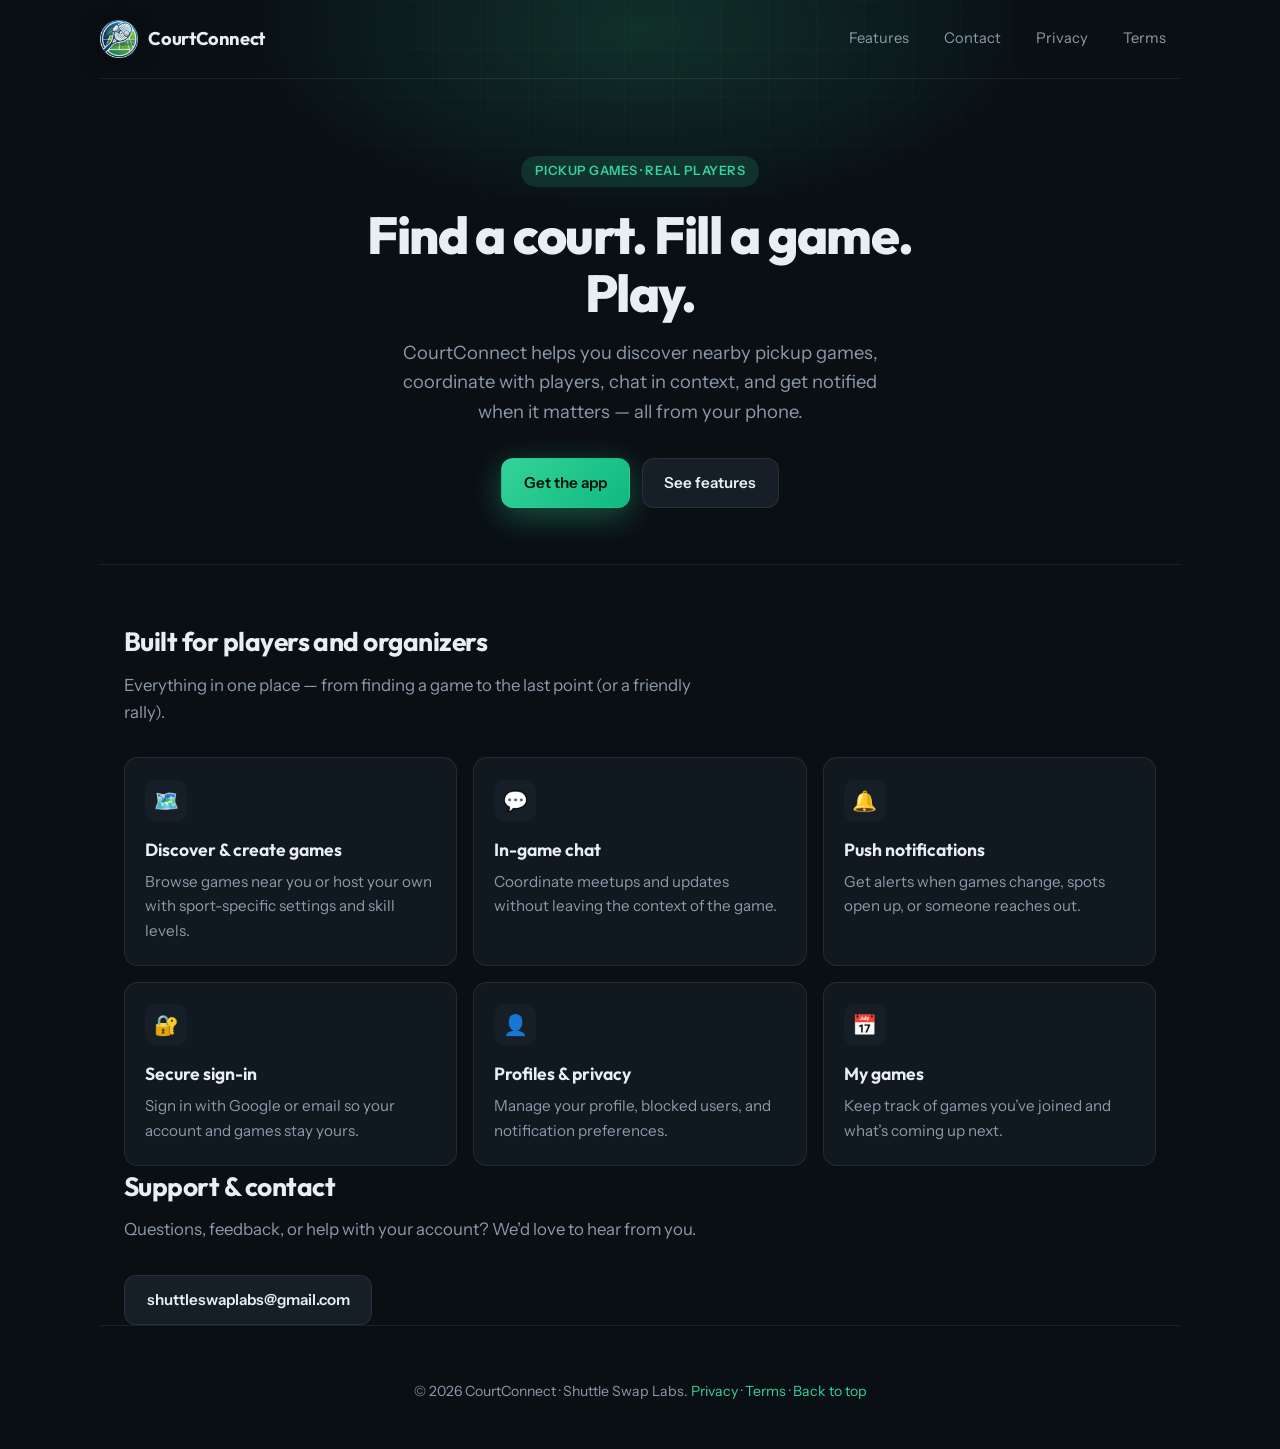
==== index.html @ bf22f906 "Initial pages" ====
<!DOCTYPE html>
<html lang="en">
  <head>
    <meta charset="utf-8" />
    <meta name="viewport" content="width=device-width, initial-scale=1" />
    <meta
      name="description"
      content="CourtConnect — find pickup games near you, join players, chat, and stay in the loop."
    />
    <title>CourtConnect — Pickup sports, connected</title>
    <link rel="icon" href="favicon.ico" sizes="any" />
    <link rel="apple-touch-icon" href="apple-touch-icon.png" />
    <link rel="preconnect" href="https://fonts.googleapis.com" />
    <link rel="preconnect" href="https://fonts.gstatic.com" crossorigin />
    <link
      href="https://fonts.googleapis.com/css2?family=Instrument+Sans:ital,wght@0,400;0,600;0,700;1,400&family=Outfit:wght@600;700;800&display=swap"
      rel="stylesheet"
    />
    <link rel="stylesheet" href="css/styles.css" />
  </head>
  <body id="top">
    <div class="bg-grid" aria-hidden="true"></div>
    <div class="bg-glow" aria-hidden="true"></div>

    <header class="wrap site-header">
      <a class="logo" href="index.html">
        <img
          class="logo-img"
          src="assets/app-icon-512.png"
          width="38"
          height="38"
          alt="CourtConnect"
          decoding="async"
        />
        CourtConnect
      </a>
      <nav class="nav-links" aria-label="Primary">
        <a href="#product">Features</a>
        <a href="#contact">Contact</a>
        <a href="privacy.html">Privacy</a>
        <a href="terms.html">Terms</a>
      </nav>
    </header>

    <main>
      <section class="wrap hero" aria-labelledby="hero-title">
        <p class="badge">Pickup games · Real players</p>
        <h1 id="hero-title">Find a court. Fill a game. Play.</h1>
        <p class="hero-lead">
          CourtConnect helps you discover nearby pickup games, coordinate with
          players, chat in context, and get notified when it matters — all from
          your phone.
        </p>
        <div class="hero-actions">
          <a class="btn btn-primary" href="#" id="play-store-link">Get the app</a>
          <a class="btn btn-ghost" href="#product">See features</a>
        </div>
      </section>

      <section class="wrap section-features" id="product" aria-labelledby="product-heading">
        <h2 id="product-heading">Built for players and organizers</h2>
        <p class="section-intro">
          Everything in one place — from finding a game to the last point (or a
          friendly rally).
        </p>
        <div class="feature-grid">
          <article class="card">
            <div class="card-icon" aria-hidden="true">🗺️</div>
            <h3>Discover &amp; create games</h3>
            <p>
              Browse games near you or host your own with sport-specific settings
              and skill levels.
            </p>
          </article>
          <article class="card">
            <div class="card-icon" aria-hidden="true">💬</div>
            <h3>In-game chat</h3>
            <p>
              Coordinate meetups and updates without leaving the context of the
              game.
            </p>
          </article>
          <article class="card">
            <div class="card-icon" aria-hidden="true">🔔</div>
            <h3>Push notifications</h3>
            <p>
              Get alerts when games change, spots open up, or someone reaches out.
            </p>
          </article>
          <article class="card">
            <div class="card-icon" aria-hidden="true">🔐</div>
            <h3>Secure sign-in</h3>
            <p>
              Sign in with Google or email so your account and games stay yours.
            </p>
          </article>
          <article class="card">
            <div class="card-icon" aria-hidden="true">👤</div>
            <h3>Profiles &amp; privacy</h3>
            <p>
              Manage your profile, blocked users, and notification preferences.
            </p>
          </article>
          <article class="card">
            <div class="card-icon" aria-hidden="true">📅</div>
            <h3>My games</h3>
            <p>
              Keep track of games you’ve joined and what’s coming up next.
            </p>
          </article>
        </div>
      </section>

      <section class="wrap" id="contact" aria-labelledby="contact-heading">
        <h2 id="contact-heading">Support &amp; contact</h2>
        <p class="section-intro">
          Questions, feedback, or help with your account? We’d love to hear from
          you.
        </p>
        <p class="section-intro contact-email">
          <a class="btn btn-ghost" href="mailto:shuttleswaplabs@gmail.com">shuttleswaplabs@gmail.com</a>
        </p>
      </section>
    </main>

    <footer class="wrap site-footer">
      <p>
        © <span id="year"></span> CourtConnect · Shuttle Swap Labs.
        <a href="privacy.html">Privacy</a>
        ·
        <a href="terms.html">Terms</a>
        ·
        <a href="#top">Back to top</a>
      </p>
    </footer>

    <script>
      document.getElementById("year").textContent = new Date().getFullYear();
      // Optional: set Play Store URL when you have a listing
      // document.getElementById('play-store-link').href = 'https://play.google.com/...';
    </script>
  </body>
</html>
---- css/styles.css ----
/* CourtConnect — static site (GitHub Pages) */

:root {
  --bg-deep: #0a0f14;
  --bg-card: #111920;
  --bg-elevated: #161e28;
  --border: rgba(255, 255, 255, 0.08);
  --text: #e8eef4;
  --text-muted: #8b9aab;
  --accent: #34d399;
  --accent-dim: rgba(52, 211, 153, 0.15);
  --accent-glow: rgba(52, 211, 153, 0.35);
  --font-sans: "Instrument Sans", system-ui, sans-serif;
  --font-display: "Outfit", var(--font-sans);
  --radius: 14px;
  --max: 1080px;
}

*,
*::before,
*::after {
  box-sizing: border-box;
}

html {
  scroll-behavior: smooth;
}

body {
  margin: 0;
  min-height: 100vh;
  font-family: var(--font-sans);
  font-size: 1.05rem;
  line-height: 1.6;
  color: var(--text);
  background: var(--bg-deep);
  -webkit-font-smoothing: antialiased;
}

/* Subtle court-line grid */
.bg-grid {
  position: fixed;
  inset: 0;
  z-index: 0;
  background-image:
    linear-gradient(rgba(52, 211, 153, 0.03) 1px, transparent 1px),
    linear-gradient(90deg, rgba(52, 211, 153, 0.03) 1px, transparent 1px);
  background-size: 48px 48px;
  mask-image: radial-gradient(ellipse 80% 60% at 50% 0%, black 20%, transparent 70%);
  pointer-events: none;
}

.bg-glow {
  position: fixed;
  top: -20%;
  left: 50%;
  transform: translateX(-50%);
  width: min(90vw, 900px);
  height: 420px;
  background: radial-gradient(ellipse, var(--accent-glow) 0%, transparent 65%);
  z-index: 0;
  pointer-events: none;
  opacity: 0.5;
}

.wrap {
  position: relative;
  z-index: 1;
  max-width: var(--max);
  margin: 0 auto;
  padding: 0 1.5rem;
}

/* Header */
.site-header {
  display: flex;
  align-items: center;
  justify-content: space-between;
  padding: 1.25rem 0;
  border-bottom: 1px solid var(--border);
}

.logo {
  display: flex;
  align-items: center;
  gap: 0.65rem;
  font-family: var(--font-display);
  font-weight: 700;
  font-size: 1.15rem;
  letter-spacing: -0.02em;
  color: var(--text);
  text-decoration: none;
}

.logo-img {
  width: 38px;
  height: 38px;
  border-radius: 10px;
  object-fit: cover;
  flex-shrink: 0;
  display: block;
  box-shadow: 0 4px 20px rgba(0, 0, 0, 0.35);
}

.nav-links {
  display: flex;
  gap: 0.5rem;
  flex-wrap: wrap;
  justify-content: flex-end;
}

.nav-links a {
  color: var(--text-muted);
  text-decoration: none;
  font-size: 0.92rem;
  padding: 0.45rem 0.85rem;
  border-radius: 999px;
  transition: color 0.2s, background 0.2s;
}

.nav-links a:hover {
  color: var(--text);
  background: var(--bg-elevated);
}

.nav-links a[aria-current="page"] {
  color: var(--accent);
  background: var(--accent-dim);
}

/* Hero */
.hero {
  padding: 4rem 0 3.5rem;
  text-align: center;
}

.badge {
  display: inline-flex;
  align-items: center;
  gap: 0.4rem;
  padding: 0.35rem 0.85rem;
  border-radius: 999px;
  background: var(--accent-dim);
  color: var(--accent);
  font-size: 0.8rem;
  font-weight: 600;
  letter-spacing: 0.04em;
  text-transform: uppercase;
  margin-bottom: 1.25rem;
}

.hero h1 {
  font-family: var(--font-display);
  font-weight: 800;
  font-size: clamp(2.1rem, 5vw, 3.25rem);
  line-height: 1.1;
  letter-spacing: -0.03em;
  margin: 0 0 1rem;
  max-width: 18ch;
  margin-left: auto;
  margin-right: auto;
}

.hero-lead {
  color: var(--text-muted);
  font-size: 1.15rem;
  max-width: 42ch;
  margin: 0 auto 2rem;
}

.hero-actions {
  display: flex;
  flex-wrap: wrap;
  gap: 0.75rem;
  justify-content: center;
}

.btn {
  display: inline-flex;
  align-items: center;
  justify-content: center;
  gap: 0.5rem;
  padding: 0.75rem 1.35rem;
  border-radius: 12px;
  font-weight: 600;
  font-size: 0.95rem;
  text-decoration: none;
  border: 1px solid transparent;
  transition: transform 0.15s, box-shadow 0.2s, background 0.2s;
}

.btn:active {
  transform: scale(0.98);
}

.btn-primary {
  background: linear-gradient(135deg, var(--accent) 0%, #10b981 100%);
  color: #04120c;
  box-shadow: 0 8px 32px var(--accent-glow);
}

.btn-primary:hover {
  box-shadow: 0 12px 40px var(--accent-glow);
}

.btn-ghost {
  background: var(--bg-elevated);
  color: var(--text);
  border-color: var(--border);
}

.btn-ghost:hover {
  border-color: rgba(255, 255, 255, 0.15);
}

/* Sections */
section {
  padding: 3.25rem 0;
}

.section-features {
  border-top: 1px solid var(--border);
  padding-top: 3.5rem;
}

.contact-email {
  margin-bottom: 0 !important;
}

section h2 {
  font-family: var(--font-display);
  font-weight: 700;
  font-size: 1.65rem;
  letter-spacing: -0.02em;
  margin: 0 0 0.5rem;
}

.section-intro {
  color: var(--text-muted);
  margin: 0 0 2rem;
  max-width: 55ch;
}

/* Feature cards */
.feature-grid {
  display: grid;
  grid-template-columns: repeat(auto-fill, minmax(260px, 1fr));
  gap: 1rem;
}

.card {
  background: var(--bg-card);
  border: 1px solid var(--border);
  border-radius: var(--radius);
  padding: 1.35rem 1.25rem;
  transition: border-color 0.2s, transform 0.2s;
}

.card:hover {
  border-color: rgba(52, 211, 153, 0.25);
  transform: translateY(-2px);
}

.card-icon {
  width: 42px;
  height: 42px;
  border-radius: 11px;
  background: var(--bg-elevated);
  display: grid;
  place-items: center;
  font-size: 1.25rem;
  margin-bottom: 0.85rem;
}

.card h3 {
  font-family: var(--font-display);
  font-size: 1.1rem;
  font-weight: 650;
  margin: 0 0 0.4rem;
}

.card p {
  margin: 0;
  color: var(--text-muted);
  font-size: 0.95rem;
}

/* Footer */
.site-footer {
  padding: 2.5rem 0 2rem;
  border-top: 1px solid var(--border);
  text-align: center;
  color: var(--text-muted);
  font-size: 0.88rem;
}

.site-footer a {
  color: var(--accent);
  text-decoration: none;
}

.site-footer a:hover {
  text-decoration: underline;
}

@media (max-width: 520px) {
  .site-header {
    flex-direction: column;
    gap: 1rem;
    align-items: flex-start;
  }

  .nav-links {
    width: 100%;
    justify-content: flex-start;
  }

  .hero {
    padding-top: 2.5rem;
  }
}
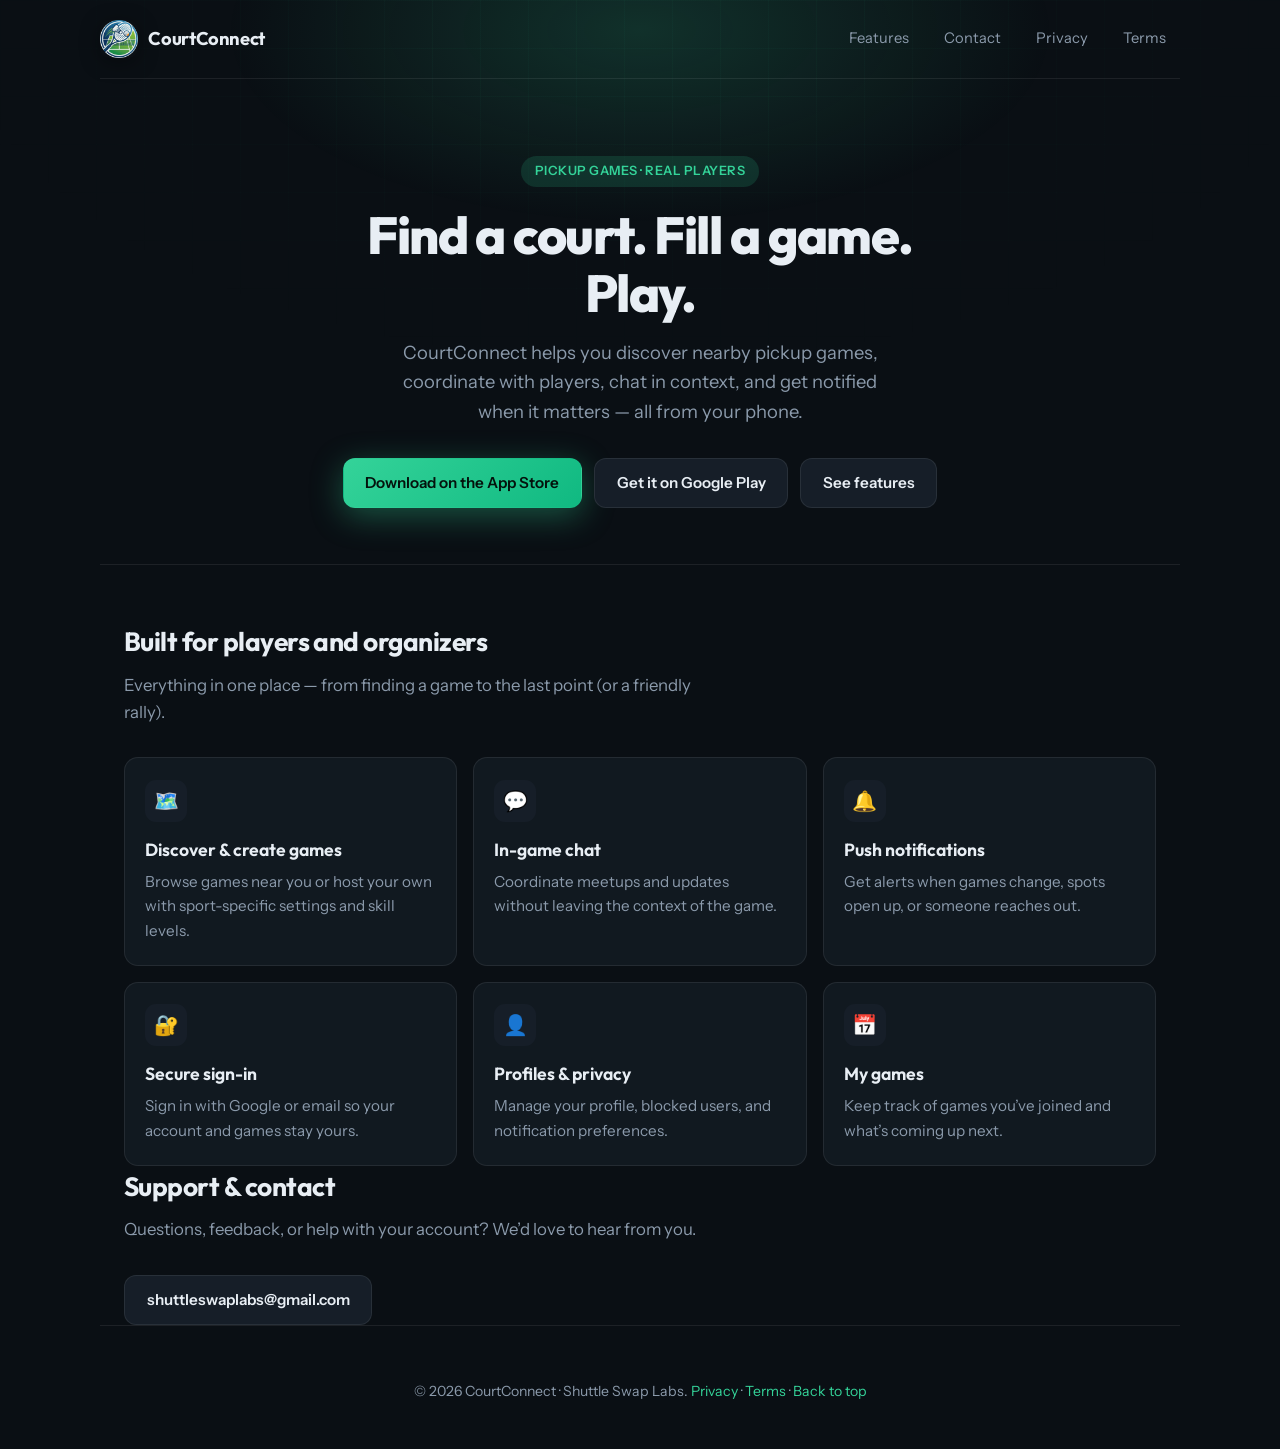
==== commit ddf63882: "feat(site): add App Store link and Play Store hero CTAs Co-authored-by: Cursor <cursoragent@cursor.c" ====
--- a/index.html
+++ b/index.html
@@ -7,6 +7,7 @@
       name="description"
       content="CourtConnect — find pickup games near you, join players, chat, and stay in the loop."
     />
+    <meta name="google-site-verification" content="GQgeIDwyeBgkP8vxC2PkpI7A5NXLeoPMFocg2PE03kU" />
     <title>CourtConnect — Pickup sports, connected</title>
     <link rel="icon" href="favicon.ico" sizes="any" />
     <link rel="apple-touch-icon" href="apple-touch-icon.png" />
@@ -52,7 +53,16 @@
           your phone.
         </p>
         <div class="hero-actions">
-          <a class="btn btn-primary" href="#" id="play-store-link">Get the app</a>
+          <a
+            class="btn btn-primary"
+            href="https://apps.apple.com/us/app/court-connect/id6761649094"
+            rel="noopener noreferrer"
+            >Download on the App Store</a>
+          <a
+            class="btn btn-ghost"
+            href="https://play.google.com/store/apps/details?id=com.courtconnect.court_connect"
+            rel="noopener noreferrer"
+            >Get it on Google Play</a>
           <a class="btn btn-ghost" href="#product">See features</a>
         </div>
       </section>
@@ -136,8 +146,6 @@
 
     <script>
       document.getElementById("year").textContent = new Date().getFullYear();
-      // Optional: set Play Store URL when you have a listing
-      // document.getElementById('play-store-link').href = 'https://play.google.com/...';
     </script>
   </body>
 </html>
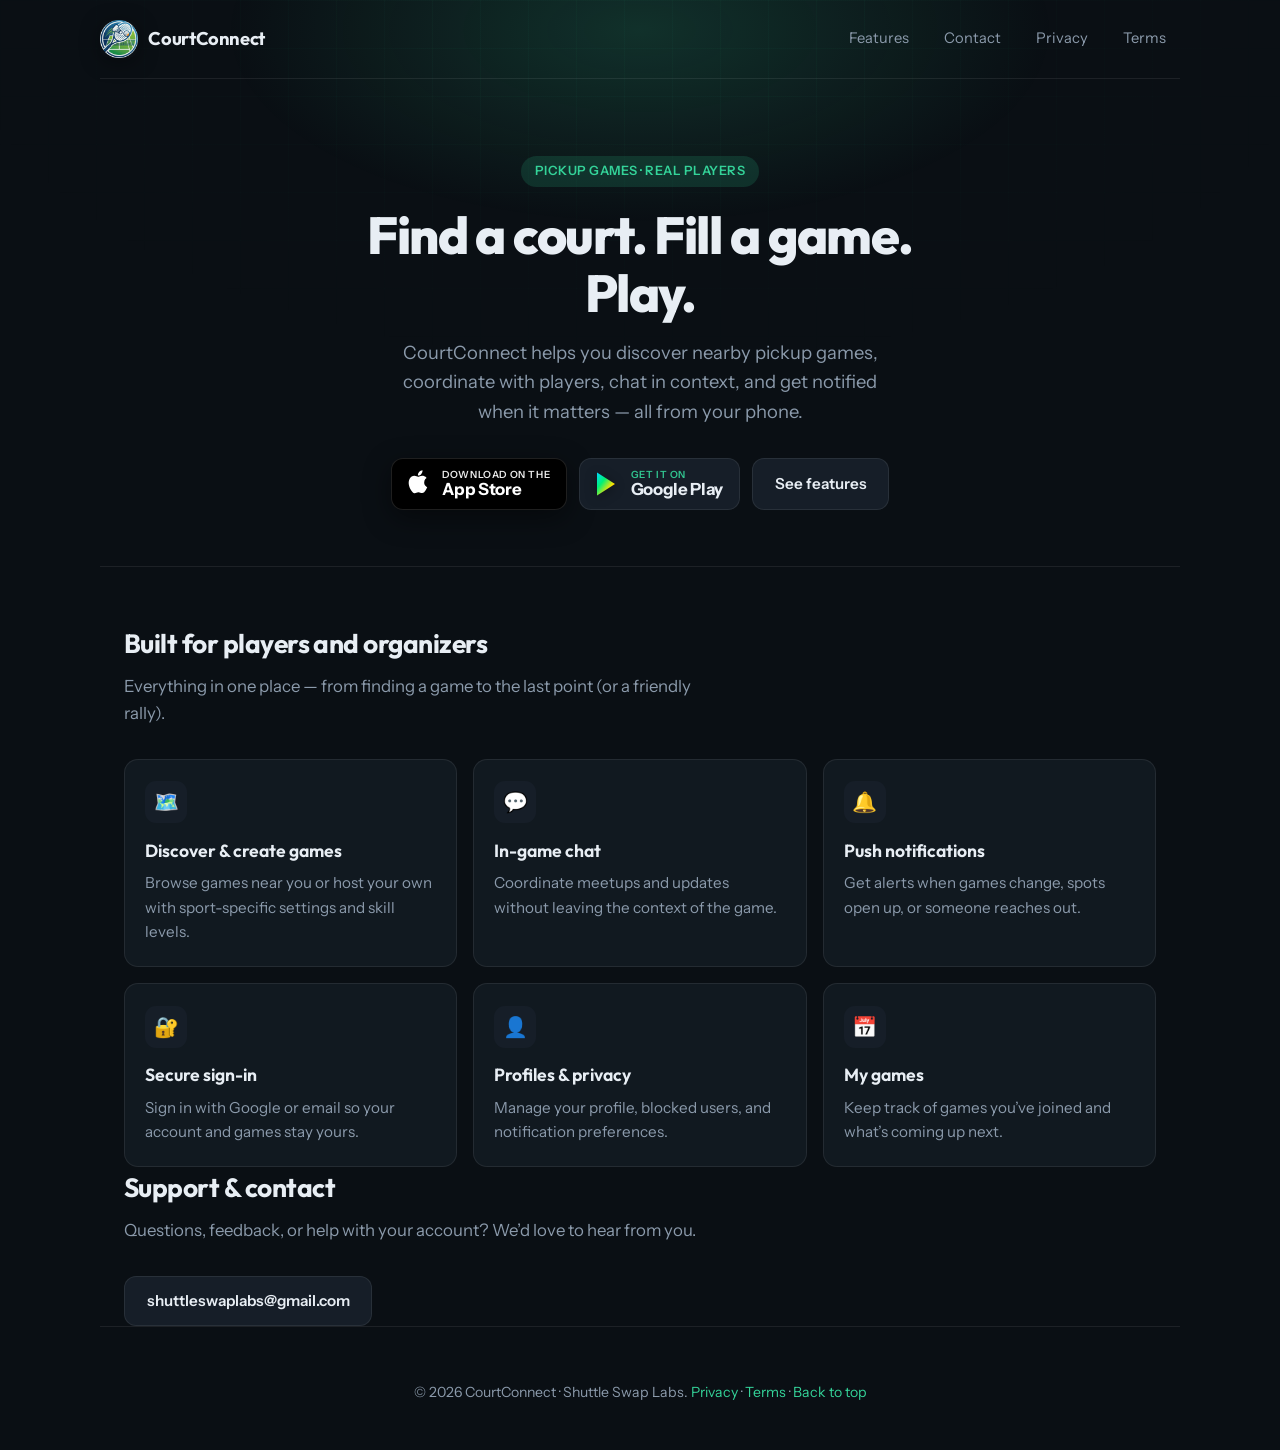
==== commit c67b1b28: "feat(site): App Store and Google Play badge CTAs on hero Co-authored-by: Cursor <cursoragent@cursor." ====
--- a/index.html
+++ b/index.html
@@ -52,17 +52,60 @@
           players, chat in context, and get notified when it matters — all from
           your phone.
         </p>
-        <div class="hero-actions">
+        <div class="hero-actions hero-actions-stores">
           <a
-            class="btn btn-primary"
+            class="store-badge store-badge-apple"
             href="https://apps.apple.com/us/app/court-connect/id6761649094"
             rel="noopener noreferrer"
-            >Download on the App Store</a>
+            target="_blank"
+          >
+            <svg
+              class="store-badge-icon"
+              viewBox="0 0 24 28"
+              width="28"
+              height="32"
+              aria-hidden="true"
+              focusable="false"
+            >
+              <path
+                fill="currentColor"
+                d="M18.71 19.5c-.83 1.24-1.71 2.45-3.05 2.47-1.34.03-1.77-.79-3.29-.79-1.53 0-2 .77-3.27.82-1.31.05-2.3-1.32-3.14-2.53C4.25 17 2.94 12.45 4.7 9.39c.87-1.52 2.43-2.48 4.12-2.51 1.28-.02 2.5.87 3.29.87.78 0 2.26-1.07 3.81-.91.65.03 2.47.26 3.64 1.98-.09.06-2.17 1.28-2.15 3.81.03 3.02 2.65 4.03 2.68 4.04-.03.07-.42 1.44-1.38 2.83M13 3.5c.73-.83 1.94-1.46 2.94-1.5.13 1.17-.34 2.35-1.04 3.19-.69.85-1.83 1.51-2.95 1.42-.15-1.15.41-2.35 1.05-3.11z"
+              />
+            </svg>
+            <span class="store-badge-copy">
+              <span class="store-badge-line1">Download on the</span>
+              <span class="store-badge-line2">App Store</span>
+            </span>
+          </a>
           <a
-            class="btn btn-ghost"
+            class="store-badge store-badge-google"
             href="https://play.google.com/store/apps/details?id=com.courtconnect.court_connect"
             rel="noopener noreferrer"
-            >Get it on Google Play</a>
+            target="_blank"
+          >
+            <svg
+              class="store-badge-icon store-badge-play-logo"
+              viewBox="0 0 24 28"
+              width="28"
+              height="28"
+              aria-hidden="true"
+              focusable="false"
+            >
+              <defs>
+                <linearGradient id="google-play-face" x1="0%" y1="0%" x2="100%" y2="100%">
+                  <stop offset="0%" stop-color="#00D9FF" />
+                  <stop offset="35%" stop-color="#00F076" />
+                  <stop offset="70%" stop-color="#FFE300" />
+                  <stop offset="100%" stop-color="#FF3A44" />
+                </linearGradient>
+              </defs>
+              <path fill="url(#google-play-face)" d="M3 2.5 21 14 3 25.5z" />
+            </svg>
+            <span class="store-badge-copy">
+              <span class="store-badge-line1">GET IT ON</span>
+              <span class="store-badge-line2">Google Play</span>
+            </span>
+          </a>
           <a class="btn btn-ghost" href="#product">See features</a>
         </div>
       </section>
--- a/css/styles.css
+++ b/css/styles.css
@@ -175,6 +175,84 @@
   justify-content: center;
 }
 
+.hero-actions-stores {
+  align-items: stretch;
+}
+
+/* App Store / Google Play-style download badges */
+.store-badge {
+  display: inline-flex;
+  align-items: center;
+  gap: 0.65rem;
+  min-height: 48px;
+  padding: 0.55rem 1rem 0.55rem 0.75rem;
+  border-radius: 12px;
+  text-decoration: none;
+  border: 1px solid transparent;
+  transition: transform 0.15s, box-shadow 0.2s, border-color 0.2s;
+}
+
+.store-badge:active {
+  transform: scale(0.98);
+}
+
+.store-badge-icon {
+  flex-shrink: 0;
+  display: block;
+}
+
+.store-badge-copy {
+  display: flex;
+  flex-direction: column;
+  align-items: flex-start;
+  line-height: 1.15;
+  text-align: left;
+}
+
+.store-badge-line1 {
+  font-size: 0.62rem;
+  font-weight: 600;
+  letter-spacing: 0.06em;
+  text-transform: uppercase;
+  opacity: 0.92;
+}
+
+.store-badge-line2 {
+  font-size: 1.05rem;
+  font-weight: 700;
+  letter-spacing: -0.02em;
+}
+
+.store-badge-apple {
+  background: #000;
+  color: #fff;
+  border-color: rgba(255, 255, 255, 0.12);
+  box-shadow: 0 8px 28px rgba(0, 0, 0, 0.45);
+}
+
+.store-badge-apple:hover {
+  border-color: rgba(255, 255, 255, 0.22);
+  box-shadow: 0 12px 36px rgba(0, 0, 0, 0.55);
+}
+
+.store-badge-google {
+  background: var(--bg-elevated);
+  color: var(--text);
+  border-color: var(--border);
+}
+
+.store-badge-google .store-badge-line1 {
+  color: var(--accent);
+}
+
+.store-badge-google:hover {
+  border-color: rgba(255, 255, 255, 0.15);
+}
+
+.store-badge-google .store-badge-play-logo {
+  filter: drop-shadow(0 2px 6px rgba(0, 0, 0, 0.35));
+}
+
 .btn {
   display: inline-flex;
   align-items: center;
